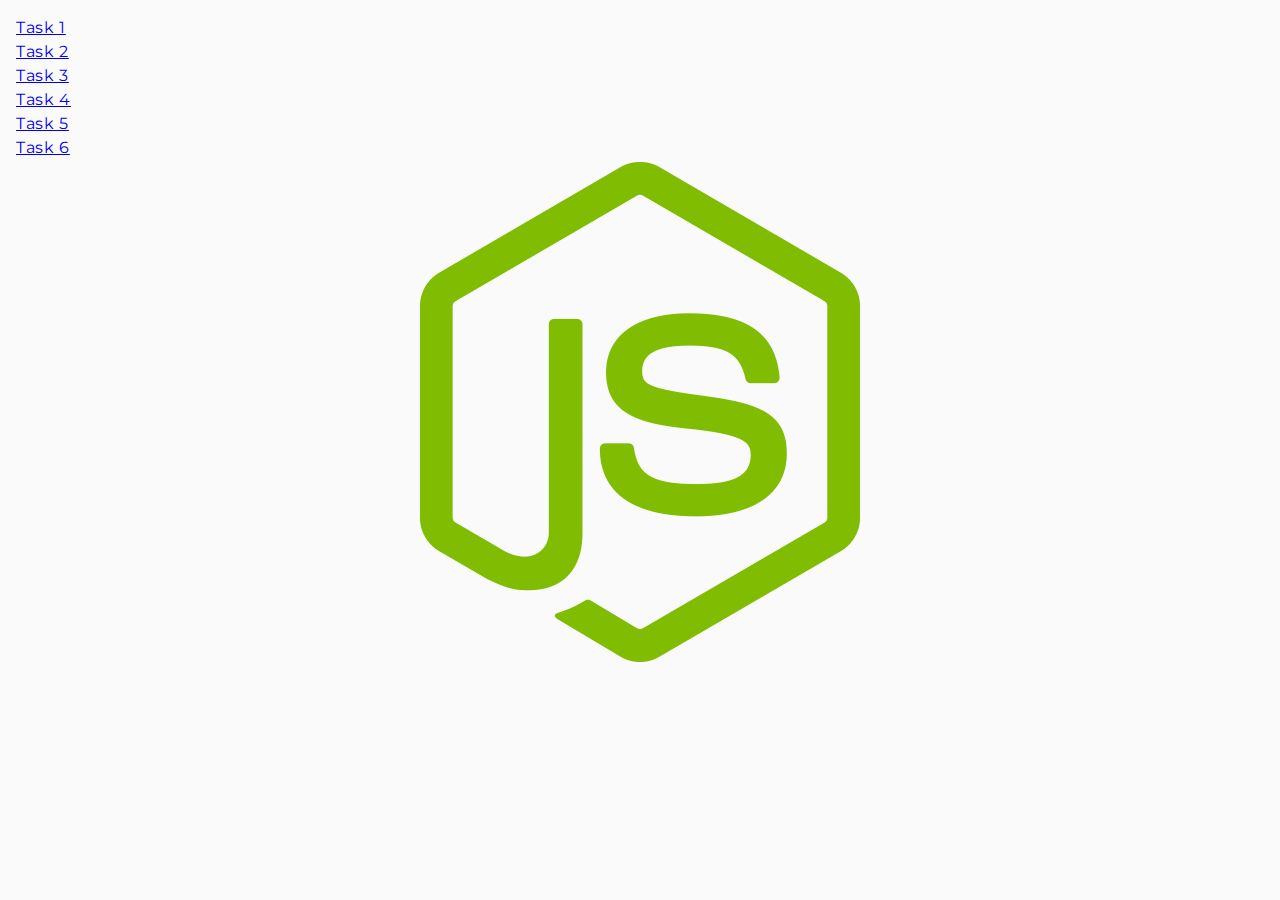
==== index.html @ 3bc43781 "Initial commit" ====
<!DOCTYPE html>
<html lang="en">

<head>
    <meta charset="UTF-8" />
    <link rel="icon" type="image/svg+xml" href="/img/js-icon.jpg" />
    <link rel="stylesheet" href="./css/styles.css" />
    <meta name="viewport" content="width=device-width, initial-scale=1.0" />
    <title>Homework 7</title>
    <link rel="stylesheet" href="https://cdnjs.cloudflare.com/ajax/libs/modern-normalize/2.0.0/modern-normalize.min.css"
        integrity="sha512-4xo8blKMVCiXpTaLzQSLSw3KFOVPWhm/TRtuPVc4WG6kUgjH6J03IBuG7JZPkcWMxJ5huwaBpOpnwYElP/m6wg=="
        crossorigin="anonymous" referrerpolicy="no-referrer" />
    <link rel="stylesheet" href="css/common.css" />
    <link rel="preconnect" href="https://fonts.googleapis.com">
    <link rel="preconnect" href="https://fonts.gstatic.com" crossorigin>
    <link
        href="https://fonts.googleapis.com/css2?family=DM+Sans:opsz@9..40&family=Montserrat:wght@400;500;600&display=swap"
        rel="stylesheet">
</head>

<body>
    <ul>
        <li><a href="task-01.html">Task 1</a></li>
        <li><a href="task-02.html">Task 2</a></li>
        <li><a href="task-03.html">Task 3</a></li>
        <li><a href="task-04.html">Task 4</a></li>
        <li><a href="task-05.html">Task 5</a></li>
        <li><a href="task-06.html">Task 6</a></li>
    </ul>
</body>

</html>
---- css/styles.css ----
body {
    background-image: url('../img/js.png');
    background-repeat: no-repeat;
    background-position: 50%;
    background-position-y: -50%;

}
---- css/common.css ----
* {
    box-sizing: border-box;
}

body {
    margin: 16px;
    font-family: 'Montserrat', sans-serif, 'Segoe UI',
        Roboto,
        Oxygen,
        Ubuntu,
        Cantarell,
        'Open Sans',
        'Helvetica Neue',
        sans-serif;
    -webkit-font-smoothing: antialiased;
    -moz-osx-font-smoothing: grayscale;
    background-color: #fafafa;
    color: #212121;
    line-height: 1.5;
}

ul {
    padding: 0;
}

input {
    padding: 8px;
    border-radius: 8px;
    border: 1px solid #808080;
}

button {
    padding: 8px 12px;
    cursor: pointer;
}

h2 {
    color: #2e2f42;
    font-size: 24px;
    font-weight: 600;
    line-height: 1.33em;
    letter-spacing: 0.96px;
}

li {
    color: #2e2f42;
    font-size: 16px;
    font-weight: 400;
    line-height: 1.5em;
    letter-spacing: 0.64px;
    list-style-type: none;
}

.gallery {
    display: flex;
    flex-wrap: wrap;
    justify-content: center;
    gap: 24px;
    row-gap: 48px;
    list-style-type: none;
    padding: 100px 156px;
    margin: 0 auto;
    max-width: 1440px;
}

.gallery-item {
    width: calc((100% - 48px) / 3);
    box-sizing: border-box;
}

img {
    box-shadow: 0px 4px 4px 0px rgba(0, 0, 0, 0.25);
    display: block;
    object-fit: cover;
    width: 360px;
    height: 300px;
    flex-shrink: 0;
}

.item {
    background-color: #f6f6fe;
    padding: 16px;
    border-radius: 8px;
    margin-bottom: 24px;
}

#categories {
    width: 440px;
    padding: 24px;
}

.categories-list {
    margin-bottom: 16px;
    padding: 0;
}

.item>ul>li {
    border-radius: 4px;
    border: 1px solid #808080;
    margin-bottom: 8px;
    padding: 8px 16px;
}

#name-input {
    border-radius: 4px;
    border: 1px solid #808080;
    margin-left: 24px;
    margin-top: 24px;
    margin-bottom: 16px;
    width: 360px;
    color: #2e2f42;
    font-size: 16px;
    font-weight: 400;
    line-height: 1.5em;
    letter-spacing: 0.64px;
}

h1 {
    width: 360px;
    margin: 0;
    margin-left: 24px;
    color: #2e2f42;
    font-size: 24px;
    font-weight: 600;
    line-height: 1.33em;
    letter-spacing: 0.96px;
}

.login-form button {
    margin-top: 8px;
    width: 86px;
    background-color: #4e75ff;
    display: flex;
    padding: 8px 16px;
    justify-content: center;
    align-items: center;
    color: #fff;
    font-family: Montserrat;
    font-size: 16px;
    font-weight: 500;
    line-height: 1.5em;
    letter-spacing: 0.64px;
    border: none;
    border-radius: 8px;
}

.login-form button:hover {
    background-color: #6C8CFF;
}

#controls {
    display: flex;
    gap: 16px;
    border-radius: 8px;
    background-color: #f6f6fe;
    padding: 32px;
    border-radius: 8px;
    margin-bottom: 16px;
    align-items: baseline;
}

#controls input {
    text-align: center;
    width: 150px;
    height: 40px;
    padding: 8px;
    border-radius: 8px;
    border: 1px solid #808080;
}

#controls button {
    padding: 8px 16px;
    color: #fff;
    font-family: Montserrat;
    font-size: 16px;
    font-weight: 500;
    line-height: 1.5em;
    letter-spacing: 0.64px;
    border: none;
    border-radius: 8px;
}

#boxes {
    background-color: #f6f6fe;
    border-radius: 8px;
    display: flex;
    gap: 16px;
}

button.change-color {
    margin-top: 8px;
    width: 150px;
    height: 40px;
    background-color: #4e75ff;
    display: flex;
    padding: 8px 16px;
    justify-content: center;
    align-items: center;
    color: #fff;
    font-size: 16px;
    font-weight: 500;
    line-height: 1.5em;
    letter-spacing: 0.64px;
    border: none;
    border-radius: 8px;
}

button.change-color:hover {
    background-color: #6C8CFF;
}

button[data-create] {
    margin-top: 8px;
    width: 120px;
    height: 40px;
    background-color: #4e75ff;
    display: flex;
    padding: 8px 16px;
    justify-content: center;
    align-items: center;
    color: #fff;
    font-size: 16px;
    font-weight: 500;
    line-height: 1.5em;
    letter-spacing: 0.64px;
    border: none;
    border-radius: 8px;
}

button[data-create]:hover {
    background-color: #6C8CFF;
}

button[data-destroy] {
    margin-top: 8px;
    width: 120px;
    height: 40px;
    background-color: #FF4E4E;
    display: flex;
    padding: 8px 16px;
    justify-content: center;
    align-items: center;
    color: #fff;
    font-size: 16px;
    font-weight: 500;
    line-height: 1.5em;
    letter-spacing: 0.64px;
    border: none;
    border-radius: 8px;
}

button[data-destroy]:hover {
    background-color: #FF7070;
}
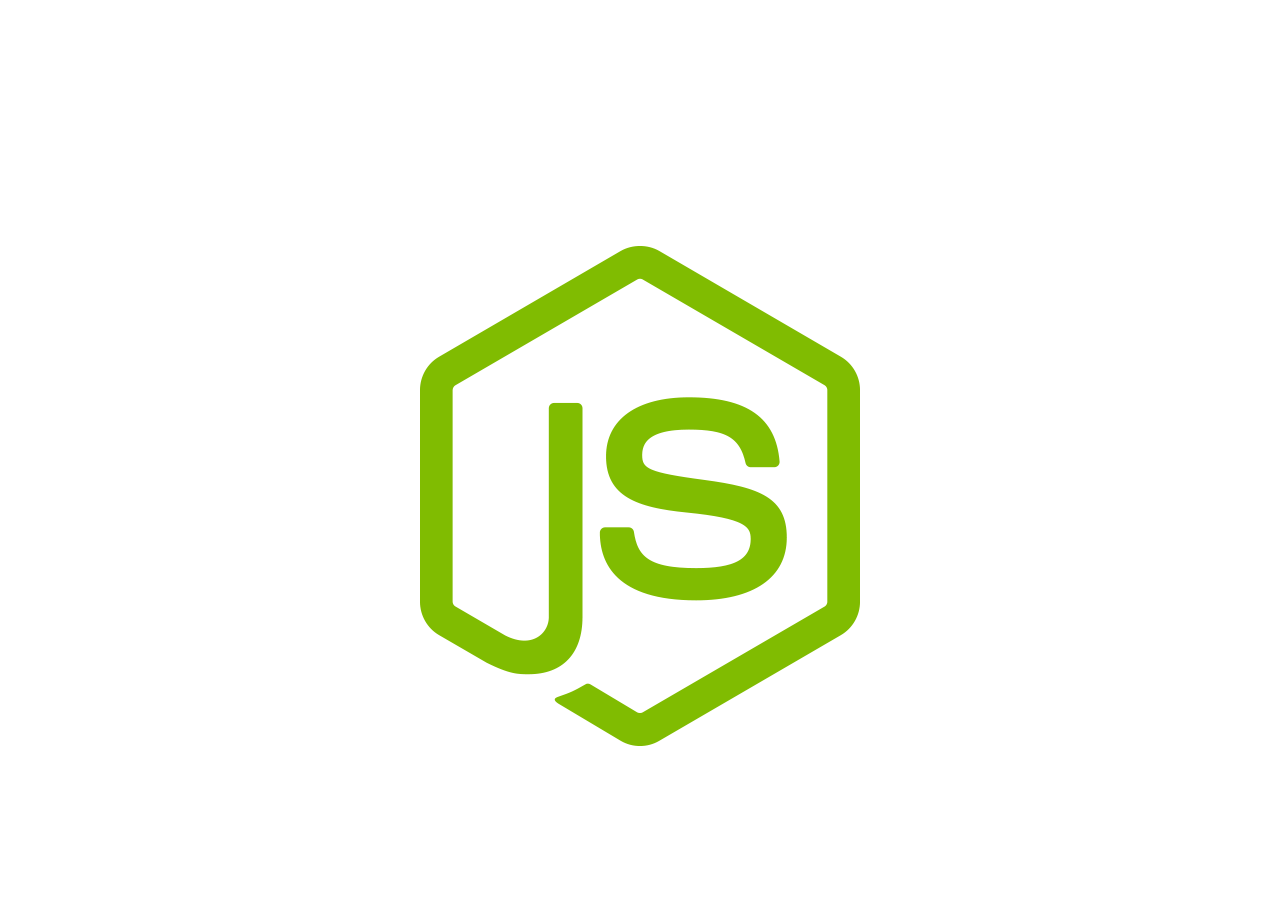
==== commit d8737b5f: "Init HW 8" ====
--- a/index.html
+++ b/index.html
@@ -4,29 +4,13 @@
 <head>
     <meta charset="UTF-8" />
     <link rel="icon" type="image/svg+xml" href="/img/js-icon.jpg" />
-    <link rel="stylesheet" href="./css/styles.css" />
     <meta name="viewport" content="width=device-width, initial-scale=1.0" />
     <title>Homework 7</title>
-    <link rel="stylesheet" href="https://cdnjs.cloudflare.com/ajax/libs/modern-normalize/2.0.0/modern-normalize.min.css"
-        integrity="sha512-4xo8blKMVCiXpTaLzQSLSw3KFOVPWhm/TRtuPVc4WG6kUgjH6J03IBuG7JZPkcWMxJ5huwaBpOpnwYElP/m6wg=="
-        crossorigin="anonymous" referrerpolicy="no-referrer" />
-    <link rel="stylesheet" href="css/common.css" />
-    <link rel="preconnect" href="https://fonts.googleapis.com">
-    <link rel="preconnect" href="https://fonts.gstatic.com" crossorigin>
-    <link
-        href="https://fonts.googleapis.com/css2?family=DM+Sans:opsz@9..40&family=Montserrat:wght@400;500;600&display=swap"
-        rel="stylesheet">
+    <link rel="stylesheet" href="./css/styles.css" />
 </head>
 
 <body>
-    <ul>
-        <li><a href="task-01.html">Task 1</a></li>
-        <li><a href="task-02.html">Task 2</a></li>
-        <li><a href="task-03.html">Task 3</a></li>
-        <li><a href="task-04.html">Task 4</a></li>
-        <li><a href="task-05.html">Task 5</a></li>
-        <li><a href="task-06.html">Task 6</a></li>
-    </ul>
+
 </body>
 
 </html>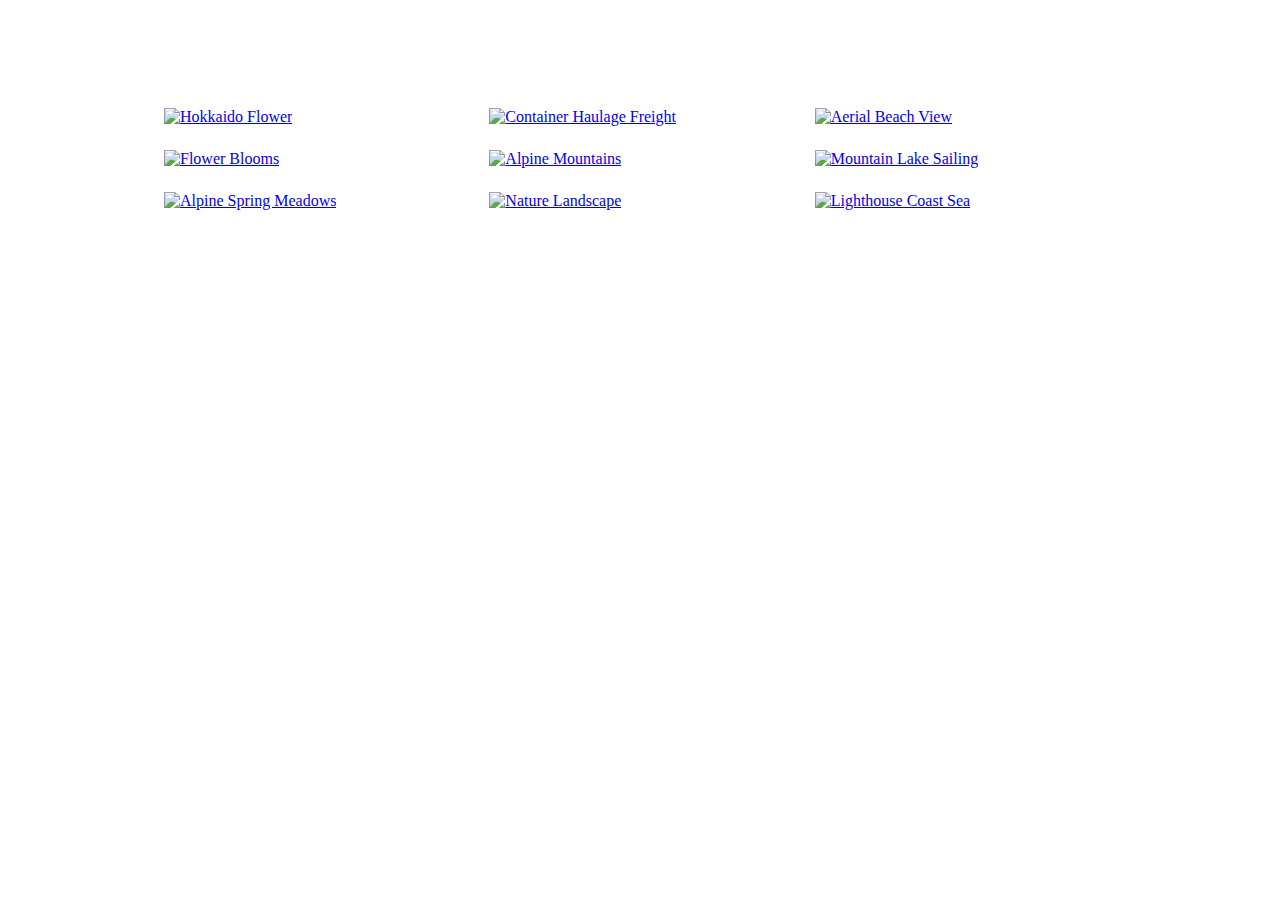
==== commit 835682e8: "Added HW 8" ====
--- a/index.html
+++ b/index.html
@@ -5,12 +5,19 @@
     <meta charset="UTF-8" />
     <link rel="icon" type="image/svg+xml" href="/img/js-icon.jpg" />
     <meta name="viewport" content="width=device-width, initial-scale=1.0" />
-    <title>Homework 7</title>
+    <title>Homework 8</title>
     <link rel="stylesheet" href="./css/styles.css" />
+    <link rel="stylesheet" href="https://cdnjs.cloudflare.com/ajax/libs/basicLightbox/5.0.4/basicLightbox.min.css"
+        integrity="sha512-yNvWz1C0Io3RxC18Hrqh/V+bFUlqSt3aVAtTF7xggTqr9JnV2ZQOGrd4gyaErdDgDOFK5nb/HQL1Q/j7ehmOow=="
+        crossorigin="anonymous" referrerpolicy="no-referrer" />
 </head>
 
 <body>
-
+    <ul class="gallery"></ul>
+    <script type="module" src="./js/gallery.js""></script>
+<script src=" https://cdnjs.cloudflare.com/ajax/libs/basicLightbox/5.0.4/basicLightbox.min.js"
+        integrity="sha512-ycqisnM5/8n5gDxYe0MTYoW+5DDuupgGdbdsJ9zcu66ZszaKh4JGsmjzyi7jJY4AjynXc43DOba/m+yVGmv+wQ=="
+        crossorigin="anonymous" referrerpolicy="no-referrer"></script>
 </body>
 
 </html>--- a/css/styles.css
+++ b/css/styles.css
@@ -1,7 +1,36 @@
-body {
-    background-image: url('../img/js.png');
-    background-repeat: no-repeat;
-    background-position: 50%;
-    background-position-y: -50%;
+* {
+    box-sizing: border-box;
+}
 
+ul {
+    padding: 0;
+}
+
+.gallery {
+    display: flex;
+    flex-wrap: wrap;
+    justify-content: center;
+    gap: 24px;
+    row-gap: 24px;
+    list-style-type: none;
+    padding: 100px 156px;
+    margin: 0 auto;
+    max-width: 1440px;
+}
+
+.gallery-item {
+    width: calc((100% - 48px) / 3);
+    box-sizing: border-box;
+}
+
+.gallery-image {
+    width: 360px;
+    height: 200px;
+    flex-shrink: 0;
+}
+
+.gallery-image:hover {
+    transform: scale(1.1);
+    transition: transform 0.3s ease-in-out;
+    cursor: zoom-in;
 }